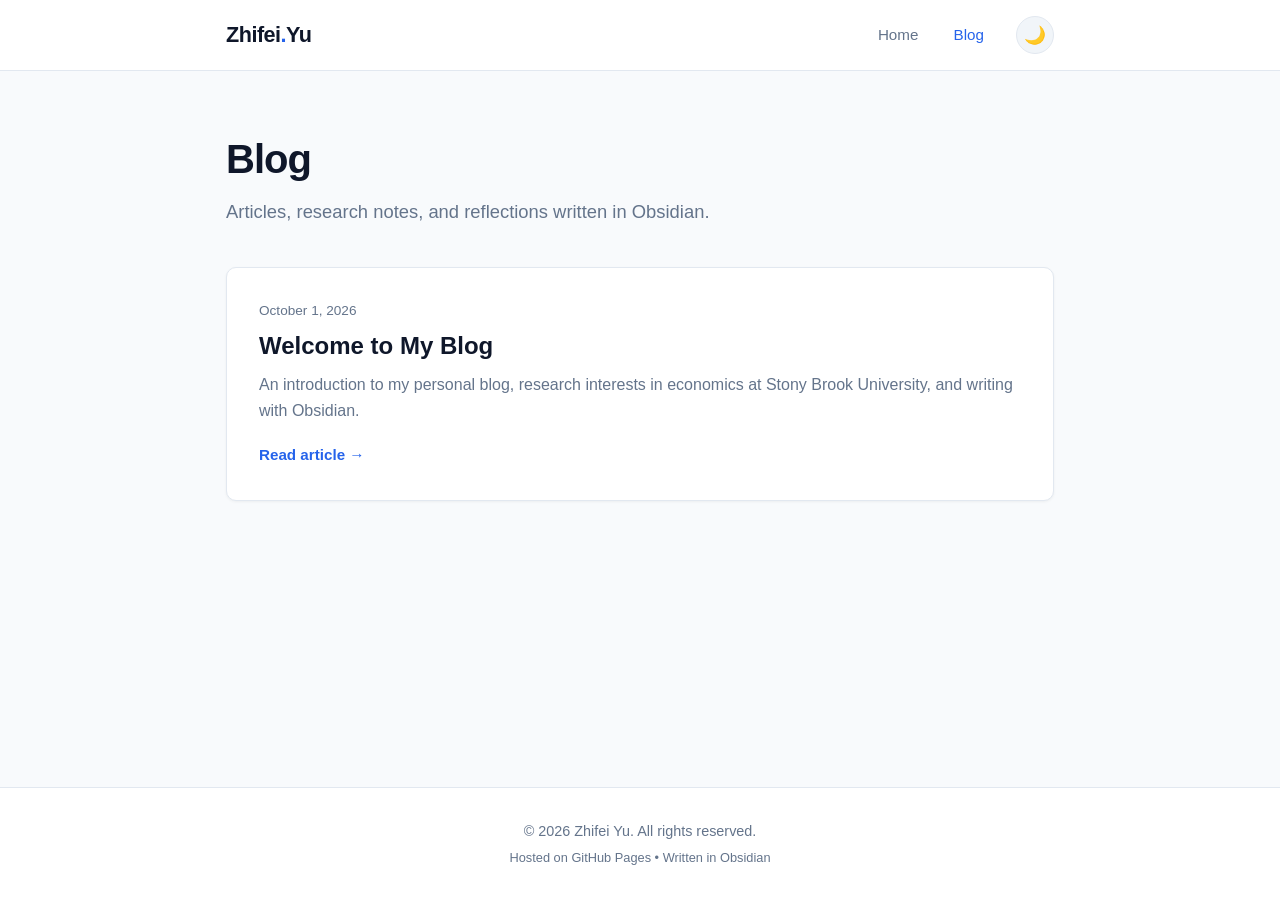
==== blog.html @ 58cf3c8a "Add blog section and connect with Obsidian vault for posts" ====
<!DOCTYPE html>
<html lang="en">
<head>
  <meta charset="UTF-8">
  <meta name="viewport" content="width=device-width, initial-scale=1.0">
  <title>Blog | Zhifei Yu</title>
  <meta name="description" content="Blog and articles by Zhifei Yu.">
  <link rel="stylesheet" href="style.css">
</head>
<body>
  <!-- Header: Top bar with site name, navigation, and theme switch -->
  <header class="site-header">
    <div class="container nav-container">
      <a href="index.html" class="logo">Zhifei<span>.</span>Yu</a>
      <div class="header-actions">
        <nav class="site-nav">
          <a href="index.html" class="nav-link">Home</a>
          <a href="blog.html" class="nav-link active">Blog</a>
        </nav>
        <button class="theme-toggle" id="themeToggle" aria-label="Toggle theme">
          <span class="theme-icon" id="themeIcon">🌙</span>
        </button>
      </div>
    </div>
  </header>

  <!-- Blog Listing -->
  <main class="main-content blog-main">
    <div class="container">
      <header class="page-header">
        <h1 class="page-title">Blog</h1>
        <p class="page-subtitle">Articles, research notes, and reflections written in Obsidian.</p>
      </header>

      <div class="posts-list" id="postsContainer">
        <!-- Rendered dynamically by script below -->
      </div>
    </div>
  </main>

  <!-- Footer -->
  <footer class="site-footer">
    <div class="container footer-container">
      <p>&copy; <span id="currentYear"></span> Zhifei Yu. All rights reserved.</p>
      <p class="footer-subtext">Hosted on GitHub Pages &bull; Written in Obsidian</p>
    </div>
  </footer>

  <script src="posts/posts-data.js"></script>
  <script src="script.js"></script>
  <script>
    // Render posts from posts-data.js
    const container = document.getElementById("postsContainer");
    if (typeof BLOG_POSTS !== "undefined" && BLOG_POSTS.length > 0) {
      container.innerHTML = BLOG_POSTS.map(post => `
        <article class="blog-card">
          <div class="blog-card-meta">
            <time>${post.date}</time>
          </div>
          <h2 class="blog-card-title">
            <a href="post.html?post=${post.slug}">${post.title}</a>
          </h2>
          <p class="blog-card-excerpt">${post.excerpt}</p>
          <a href="post.html?post=${post.slug}" class="read-more-link">Read article &rarr;</a>
        </article>
      `).join("");
    } else {
      container.innerHTML = "<p>No posts published yet.</p>";
    }
  </script>
</body>
</html>
---- style.css ----
/* ==========================================================================
   Zhifei Yu - Personal Website Stylesheet
   ========================================================================== */

/* --------------------------------------------------------------------------
   1. CSS VARIABLES (THEMING)
   -------------------------------------------------------------------------- */
:root {
  --bg-color: #f8fafc;
  --bg-alt: #ffffff;
  --card-bg: #ffffff;
  --text-main: #0f172a;
  --text-muted: #64748b;
  --primary: #2563eb;
  --primary-hover: #1d4ed8;
  --border-color: #e2e8f0;
  --chip-bg: #f1f5f9;
  --code-bg: #f1f5f9;
  --shadow-sm: 0 1px 3px rgba(0, 0, 0, 0.05);
  --shadow-md: 0 4px 6px -1px rgba(0, 0, 0, 0.08), 0 2px 4px -2px rgba(0, 0, 0, 0.05);
  --shadow-lg: 0 10px 15px -3px rgba(0, 0, 0, 0.08), 0 4px 6px -4px rgba(0, 0, 0, 0.04);
  --radius-sm: 6px;
  --radius-md: 10px;
  --radius-lg: 16px;
  --transition: all 0.25s ease;
  --font-family: -apple-system, BlinkMacSystemFont, "Segoe UI", Roboto, "Helvetica Neue", Arial, sans-serif;
  --font-serif: Georgia, Cambria, "Times New Roman", Times, serif;
}

/* Dark mode overrides */
body.dark-theme {
  --bg-color: #0b0f19;
  --bg-alt: #111827;
  --card-bg: #1e293b;
  --text-main: #f1f5f9;
  --text-muted: #94a3b8;
  --primary: #3b82f6;
  --primary-hover: #60a5fa;
  --border-color: #334155;
  --chip-bg: #0f172a;
  --code-bg: #1e293b;
  --shadow-sm: 0 1px 3px rgba(0, 0, 0, 0.4);
  --shadow-md: 0 4px 6px -1px rgba(0, 0, 0, 0.4);
  --shadow-lg: 0 10px 15px -3px rgba(0, 0, 0, 0.5);
}

/* --------------------------------------------------------------------------
   2. BASE STYLES & LAYOUT
   -------------------------------------------------------------------------- */
* {
  margin: 0;
  padding: 0;
  box-sizing: border-box;
}

html {
  scroll-behavior: smooth;
}

body {
  font-family: var(--font-family);
  background-color: var(--bg-color);
  color: var(--text-main);
  line-height: 1.6;
  min-height: 100vh;
  display: flex;
  flex-direction: column;
  transition: background-color 0.3s ease, color 0.3s ease;
}

a {
  color: var(--primary);
  text-decoration: none;
  transition: var(--transition);
}

a:hover {
  color: var(--primary-hover);
}

.container {
  width: 90%;
  max-width: 860px;
  margin: 0 auto;
  padding: 0 1rem;
}

/* --------------------------------------------------------------------------
   3. HEADER & NAVIGATION
   -------------------------------------------------------------------------- */
.site-header {
  background-color: var(--bg-alt);
  border-bottom: 1px solid var(--border-color);
  backdrop-filter: blur(8px);
  position: sticky;
  top: 0;
  z-index: 100;
  transition: var(--transition);
}

.nav-container {
  display: flex;
  justify-content: space-between;
  align-items: center;
  height: 70px;
}

.logo {
  font-size: 1.35rem;
  font-weight: 700;
  color: var(--text-main);
  letter-spacing: -0.5px;
}

.logo span {
  color: var(--primary);
}

.header-actions {
  display: flex;
  align-items: center;
  gap: 1.5rem;
}

.site-nav {
  display: flex;
  align-items: center;
  gap: 1.2rem;
}

.nav-link {
  font-size: 0.95rem;
  font-weight: 500;
  color: var(--text-muted);
  padding: 0.3rem 0.5rem;
  border-radius: var(--radius-sm);
  transition: var(--transition);
}

.nav-link:hover,
.nav-link.active {
  color: var(--primary);
}

.theme-toggle {
  background: var(--chip-bg);
  border: 1px solid var(--border-color);
  color: var(--text-main);
  border-radius: 50%;
  width: 38px;
  height: 38px;
  display: flex;
  align-items: center;
  justify-content: center;
  cursor: pointer;
  font-size: 1.1rem;
  transition: var(--transition);
}

.theme-toggle:hover {
  transform: scale(1.08);
}

/* --------------------------------------------------------------------------
   4. BUTTONS
   -------------------------------------------------------------------------- */
.btn {
  display: inline-block;
  padding: 0.75rem 1.4rem;
  border-radius: var(--radius-sm);
  font-size: 0.95rem;
  font-weight: 600;
  cursor: pointer;
  transition: var(--transition);
  text-align: center;
}

.btn-primary {
  background-color: var(--primary);
  color: #ffffff !important;
  box-shadow: var(--shadow-sm);
}

.btn-primary:hover {
  background-color: var(--primary-hover);
  transform: translateY(-2px);
  box-shadow: var(--shadow-md);
}

.btn-secondary {
  background-color: var(--chip-bg);
  color: var(--text-main);
  border: 1px solid var(--border-color);
}

.btn-secondary:hover {
  background-color: var(--border-color);
}

/* --------------------------------------------------------------------------
   5. PROFILE CARD (HOMEPAGE)
   -------------------------------------------------------------------------- */
.main-content {
  flex: 1;
  display: flex;
  align-items: center;
  justify-content: center;
  padding: 4rem 0;
}

.profile-card {
  background-color: var(--card-bg);
  border: 1px solid var(--border-color);
  border-radius: var(--radius-lg);
  padding: 3.5rem 2.5rem;
  max-width: 680px;
  margin: 0 auto;
  text-align: center;
  box-shadow: var(--shadow-md);
  transition: var(--transition);
}

.profile-card:hover {
  box-shadow: var(--shadow-lg);
}

.hero-title {
  font-size: 3rem;
  font-weight: 800;
  letter-spacing: -1px;
  line-height: 1.2;
  margin-bottom: 1rem;
}

.hero-subtitle {
  font-size: 1.3rem;
  color: var(--text-muted);
  line-height: 1.6;
  margin-bottom: 1.8rem;
  font-weight: 400;
}

.profile-actions {
  margin-bottom: 2rem;
}

.contact-links {
  display: flex;
  flex-direction: row;
  justify-content: center;
  gap: 1rem;
  flex-wrap: wrap;
}

.contact-item {
  display: inline-flex;
  align-items: center;
  gap: 0.6rem;
  padding: 0.75rem 1.2rem;
  background-color: var(--chip-bg);
  border: 1px solid var(--border-color);
  border-radius: var(--radius-md);
  color: var(--text-main);
  font-weight: 500;
  font-size: 0.95rem;
  transition: var(--transition);
}

.contact-item:hover {
  border-color: var(--primary);
  color: var(--primary);
  transform: translateY(-2px);
  box-shadow: var(--shadow-sm);
}

.contact-icon {
  font-size: 1.15rem;
}

/* --------------------------------------------------------------------------
   6. BLOG LISTING PAGE
   -------------------------------------------------------------------------- */
.blog-main {
  align-items: flex-start;
  padding: 3.5rem 0 5rem;
}

.page-header {
  margin-bottom: 2.5rem;
}

.page-title {
  font-size: 2.5rem;
  font-weight: 800;
  letter-spacing: -1px;
  margin-bottom: 0.4rem;
}

.page-subtitle {
  font-size: 1.15rem;
  color: var(--text-muted);
}

.posts-list {
  display: flex;
  flex-direction: column;
  gap: 1.8rem;
}

.blog-card {
  background-color: var(--card-bg);
  border: 1px solid var(--border-color);
  border-radius: var(--radius-md);
  padding: 2rem;
  box-shadow: var(--shadow-sm);
  transition: var(--transition);
}

.blog-card:hover {
  border-color: var(--primary);
  box-shadow: var(--shadow-md);
  transform: translateY(-2px);
}

.blog-card-meta {
  font-size: 0.85rem;
  color: var(--text-muted);
  margin-bottom: 0.5rem;
  font-weight: 500;
}

.blog-card-title {
  font-size: 1.5rem;
  font-weight: 700;
  margin-bottom: 0.7rem;
  line-height: 1.3;
}

.blog-card-title a {
  color: var(--text-main);
}

.blog-card-title a:hover {
  color: var(--primary);
}

.blog-card-excerpt {
  color: var(--text-muted);
  font-size: 1rem;
  line-height: 1.6;
  margin-bottom: 1.2rem;
}

.read-more-link {
  font-weight: 600;
  font-size: 0.95rem;
}

/* --------------------------------------------------------------------------
   7. ARTICLE READER PAGE
   -------------------------------------------------------------------------- */
.article-main {
  align-items: flex-start;
  padding: 2.5rem 0 5rem;
}

.article-container {
  max-width: 740px;
}

.back-nav {
  margin-bottom: 2rem;
}

.back-link {
  font-weight: 500;
  color: var(--text-muted);
  font-size: 0.95rem;
}

.back-link:hover {
  color: var(--primary);
}

.article-body {
  background-color: var(--card-bg);
  border: 1px solid var(--border-color);
  border-radius: var(--radius-lg);
  padding: 3rem;
  box-shadow: var(--shadow-sm);
  line-height: 1.8;
  font-size: 1.1rem;
}

.article-body h1 {
  font-size: 2.4rem;
  font-weight: 800;
  line-height: 1.2;
  margin-bottom: 0.5rem;
  letter-spacing: -0.5px;
}

.article-body h2 {
  font-size: 1.6rem;
  font-weight: 700;
  margin-top: 2rem;
  margin-bottom: 0.8rem;
  border-bottom: 1px solid var(--border-color);
  padding-bottom: 0.4rem;
}

.article-body h3 {
  font-size: 1.3rem;
  font-weight: 600;
  margin-top: 1.5rem;
  margin-bottom: 0.6rem;
}

.article-body p {
  margin-bottom: 1.3rem;
}

.article-body em {
  color: var(--text-muted);
}

.article-body ul,
.article-body ol {
  margin-left: 1.5rem;
  margin-bottom: 1.3rem;
}

.article-body li {
  margin-bottom: 0.4rem;
}

.article-body blockquote {
  border-left: 4px solid var(--primary);
  padding-left: 1rem;
  margin: 1.5rem 0;
  color: var(--text-muted);
  font-style: italic;
}

.article-body code {
  background-color: var(--code-bg);
  padding: 0.2rem 0.4rem;
  border-radius: var(--radius-sm);
  font-size: 0.9em;
  border: 1px solid var(--border-color);
}

.article-body pre {
  background-color: var(--code-bg);
  padding: 1.2rem;
  border-radius: var(--radius-md);
  overflow-x: auto;
  margin: 1.5rem 0;
  border: 1px solid var(--border-color);
}

.article-body pre code {
  background: none;
  border: none;
  padding: 0;
}

.article-footer-nav {
  margin-top: 2.5rem;
  text-align: center;
}

.loading-spinner {
  text-align: center;
  color: var(--text-muted);
  padding: 3rem 0;
}

/* --------------------------------------------------------------------------
   8. FOOTER
   -------------------------------------------------------------------------- */
.site-footer {
  background-color: var(--bg-alt);
  border-top: 1px solid var(--border-color);
  padding: 2rem 0;
  text-align: center;
  color: var(--text-muted);
  font-size: 0.9rem;
}

.footer-subtext {
  font-size: 0.8rem;
  margin-top: 0.3rem;
}

/* --------------------------------------------------------------------------
   9. RESPONSIVE DESIGN (MOBILE)
   -------------------------------------------------------------------------- */
@media (max-width: 640px) {
  .profile-card {
    padding: 2.5rem 1.5rem;
  }

  .hero-title {
    font-size: 2.2rem;
  }

  .hero-subtitle {
    font-size: 1.1rem;
  }

  .contact-links {
    flex-direction: column;
  }

  .contact-item {
    justify-content: center;
  }

  .article-body {
    padding: 1.8rem 1.2rem;
    font-size: 1rem;
  }

  .article-body h1 {
    font-size: 1.9rem;
  }
}
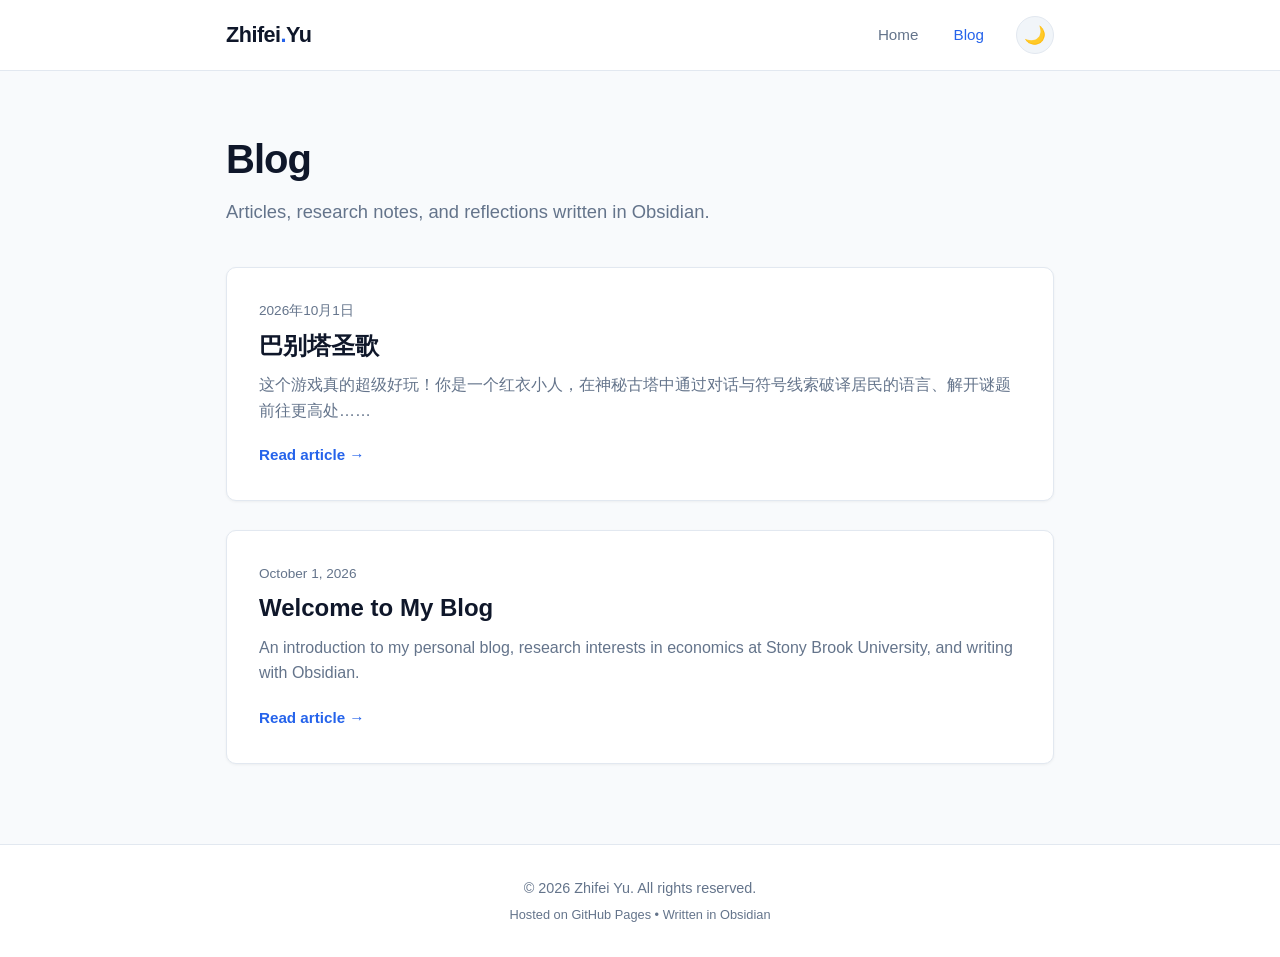
==== commit c1a3586e: "Fix posts-data.js syntax, format Chinese article, and support non-ASCII URLs" ====
--- a/blog.html
+++ b/blog.html
@@ -58,10 +58,10 @@
             <time>${post.date}</time>
           </div>
           <h2 class="blog-card-title">
-            <a href="post.html?post=${post.slug}">${post.title}</a>
+            <a href="post.html?post=${encodeURIComponent(post.slug)}">${post.title}</a>
           </h2>
           <p class="blog-card-excerpt">${post.excerpt}</p>
-          <a href="post.html?post=${post.slug}" class="read-more-link">Read article &rarr;</a>
+          <a href="post.html?post=${encodeURIComponent(post.slug)}" class="read-more-link">Read article &rarr;</a>
         </article>
       `).join("");
     } else {
--- a/style.css
+++ b/style.css
@@ -23,7 +23,7 @@
   --radius-md: 10px;
   --radius-lg: 16px;
   --transition: all 0.25s ease;
-  --font-family: -apple-system, BlinkMacSystemFont, "Segoe UI", Roboto, "Helvetica Neue", Arial, sans-serif;
+  --font-family: -apple-system, BlinkMacSystemFont, "Segoe UI", Roboto, "PingFang SC", "Hiragino Sans GB", "Microsoft YaHei", "WenQuanYi Micro Hei", "Helvetica Neue", Arial, sans-serif;
   --font-serif: Georgia, Cambria, "Times New Roman", Times, serif;
 }
 
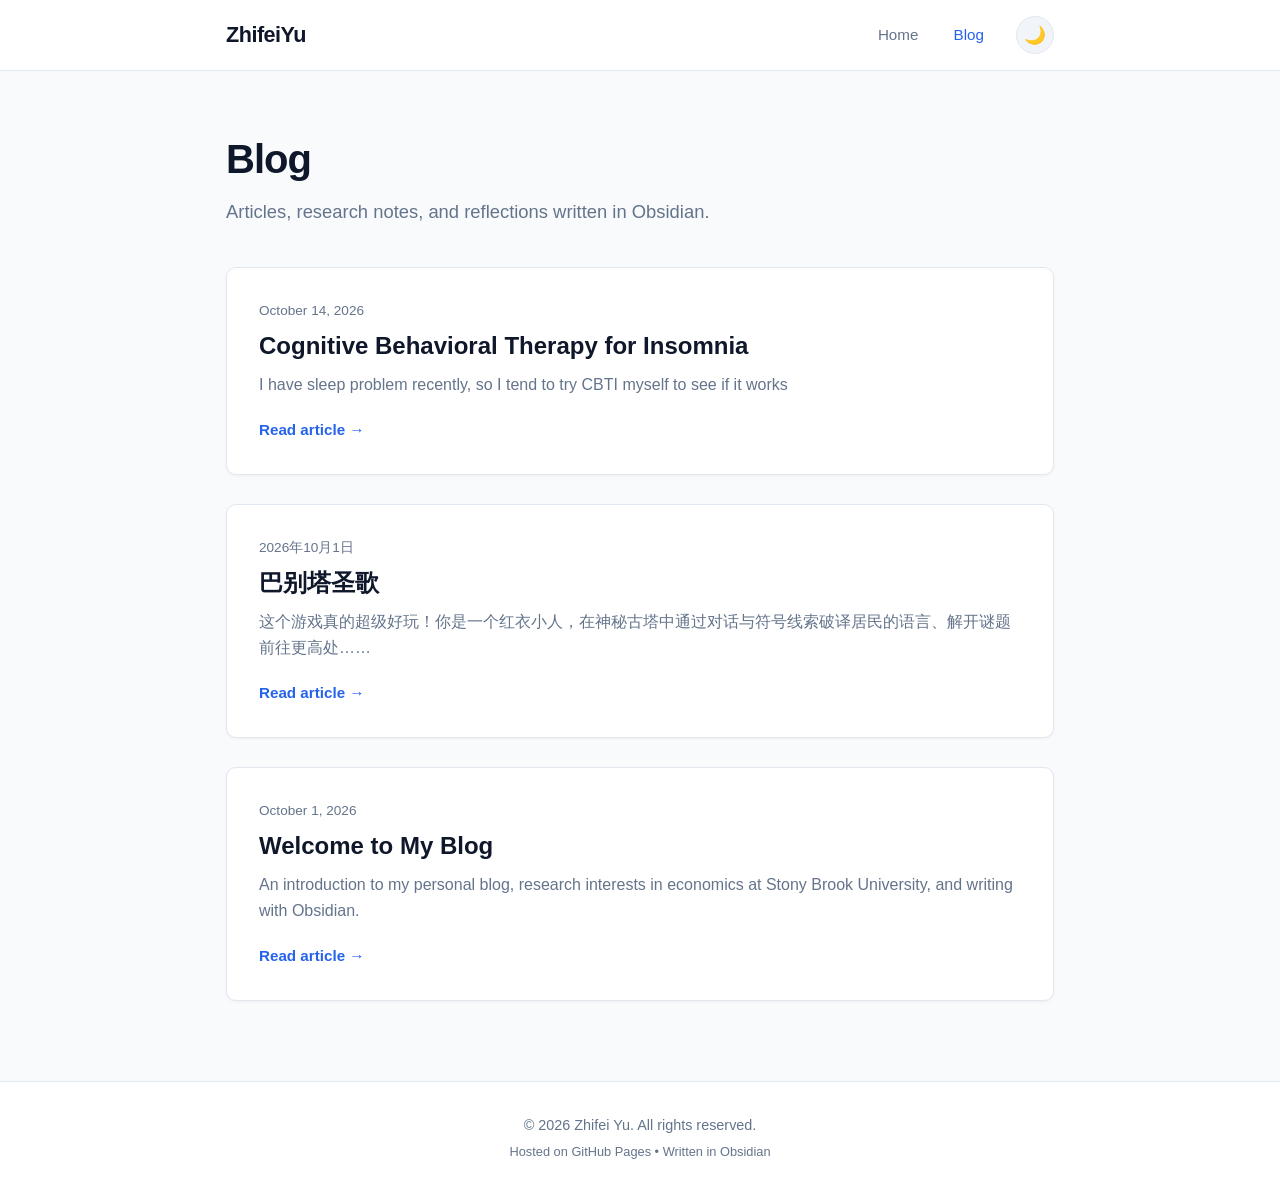
==== commit 37ede174: "little fix" ====
--- a/blog.html
+++ b/blog.html
@@ -11,7 +11,7 @@
   <!-- Header: Top bar with site name, navigation, and theme switch -->
   <header class="site-header">
     <div class="container nav-container">
-      <a href="index.html" class="logo">Zhifei<span>.</span>Yu</a>
+      <a href="index.html" class="logo">Zhifei</span>Yu</a>
       <div class="header-actions">
         <nav class="site-nav">
           <a href="index.html" class="nav-link">Home</a>
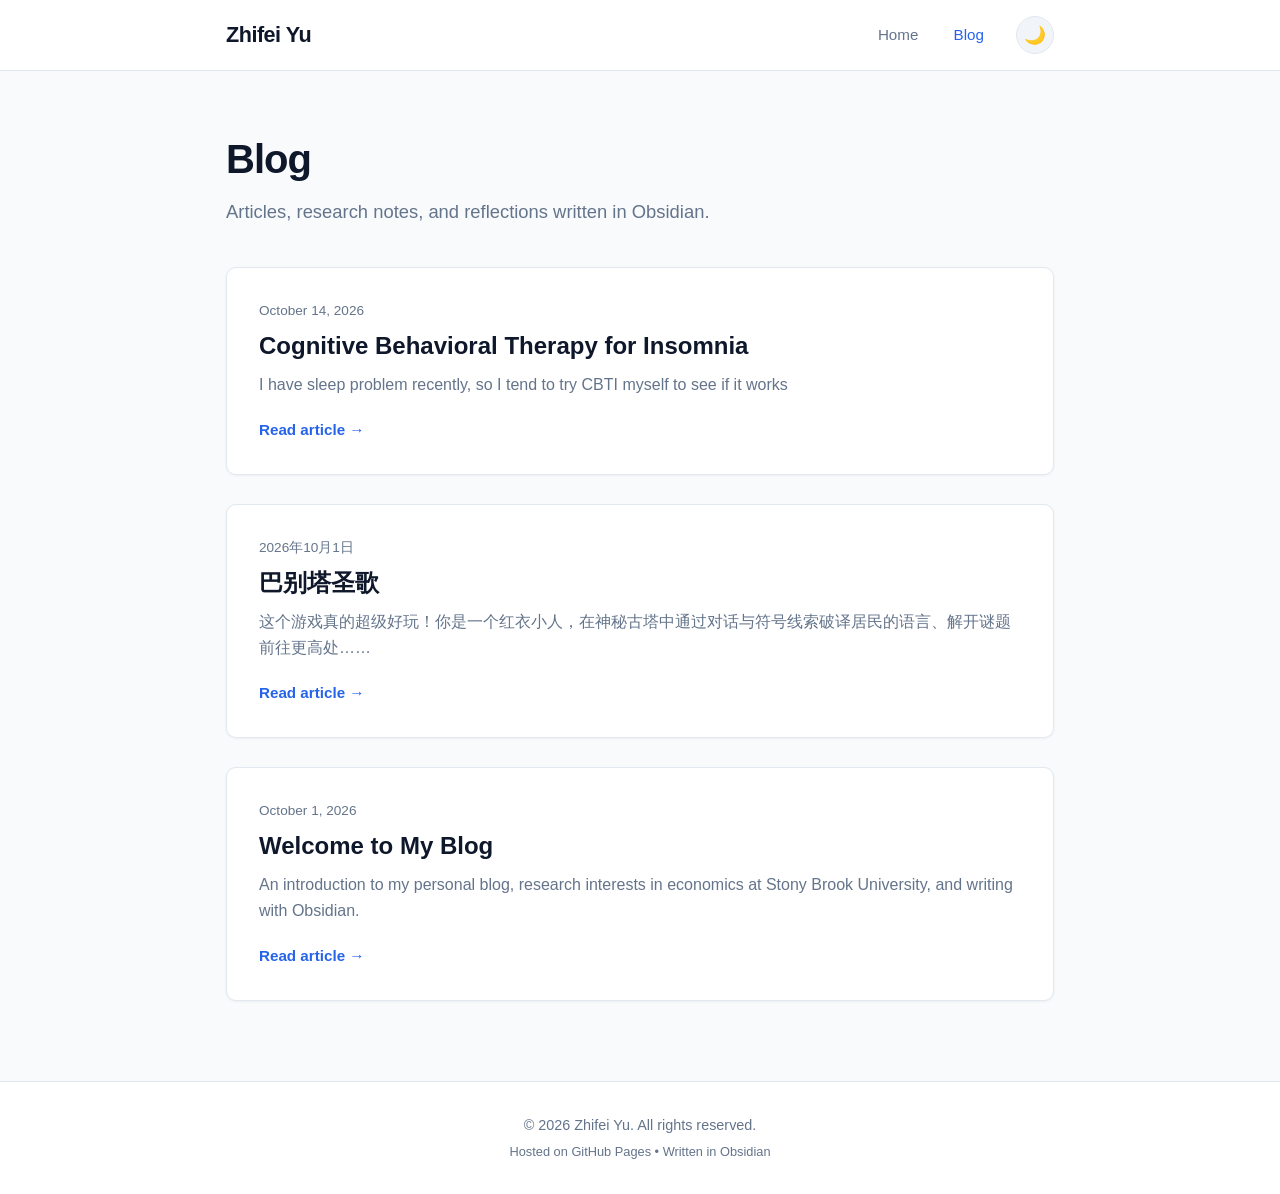
==== commit ea5f59be: "Update blog.html" ====
--- a/blog.html
+++ b/blog.html
@@ -11,7 +11,7 @@
   <!-- Header: Top bar with site name, navigation, and theme switch -->
   <header class="site-header">
     <div class="container nav-container">
-      <a href="index.html" class="logo">Zhifei</span>Yu</a>
+      <a href="index.html" class="logo">Zhifei</span> </span>Yu</a>
       <div class="header-actions">
         <nav class="site-nav">
           <a href="index.html" class="nav-link">Home</a>
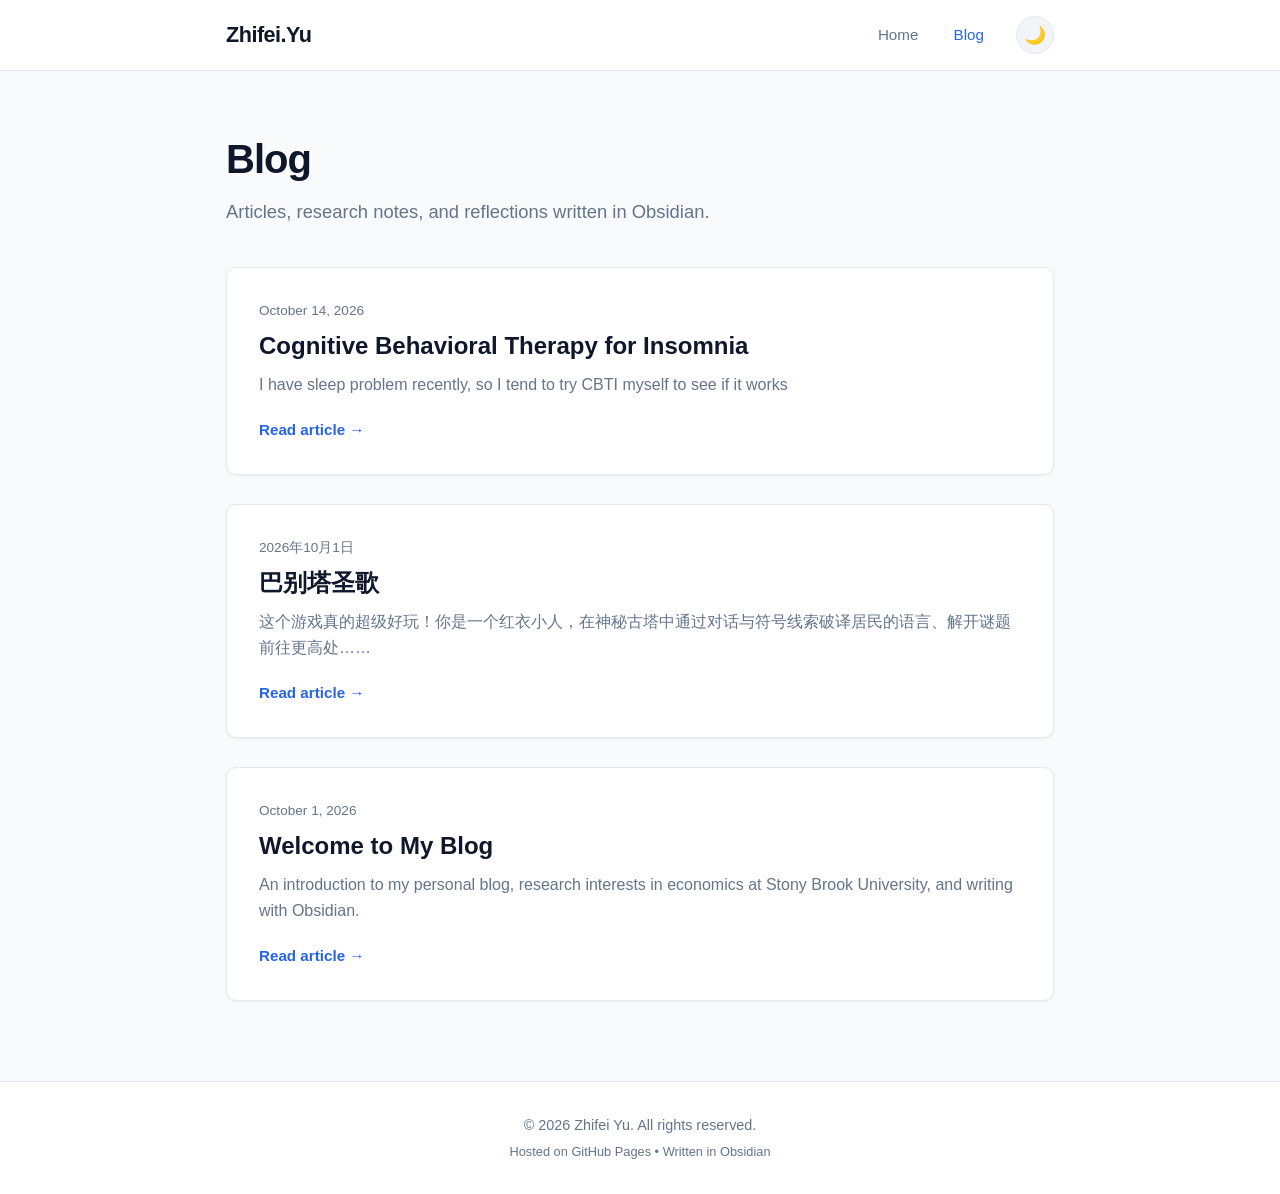
==== commit 23f67eaf: "1" ====
--- a/blog.html
+++ b/blog.html
@@ -11,7 +11,7 @@
   <!-- Header: Top bar with site name, navigation, and theme switch -->
   <header class="site-header">
     <div class="container nav-container">
-      <a href="index.html" class="logo">Zhifei</span> </span>Yu</a>
+      <a href="index.html" class="logo">Zhifei</span>.</span>Yu</a>
       <div class="header-actions">
         <nav class="site-nav">
           <a href="index.html" class="nav-link">Home</a>
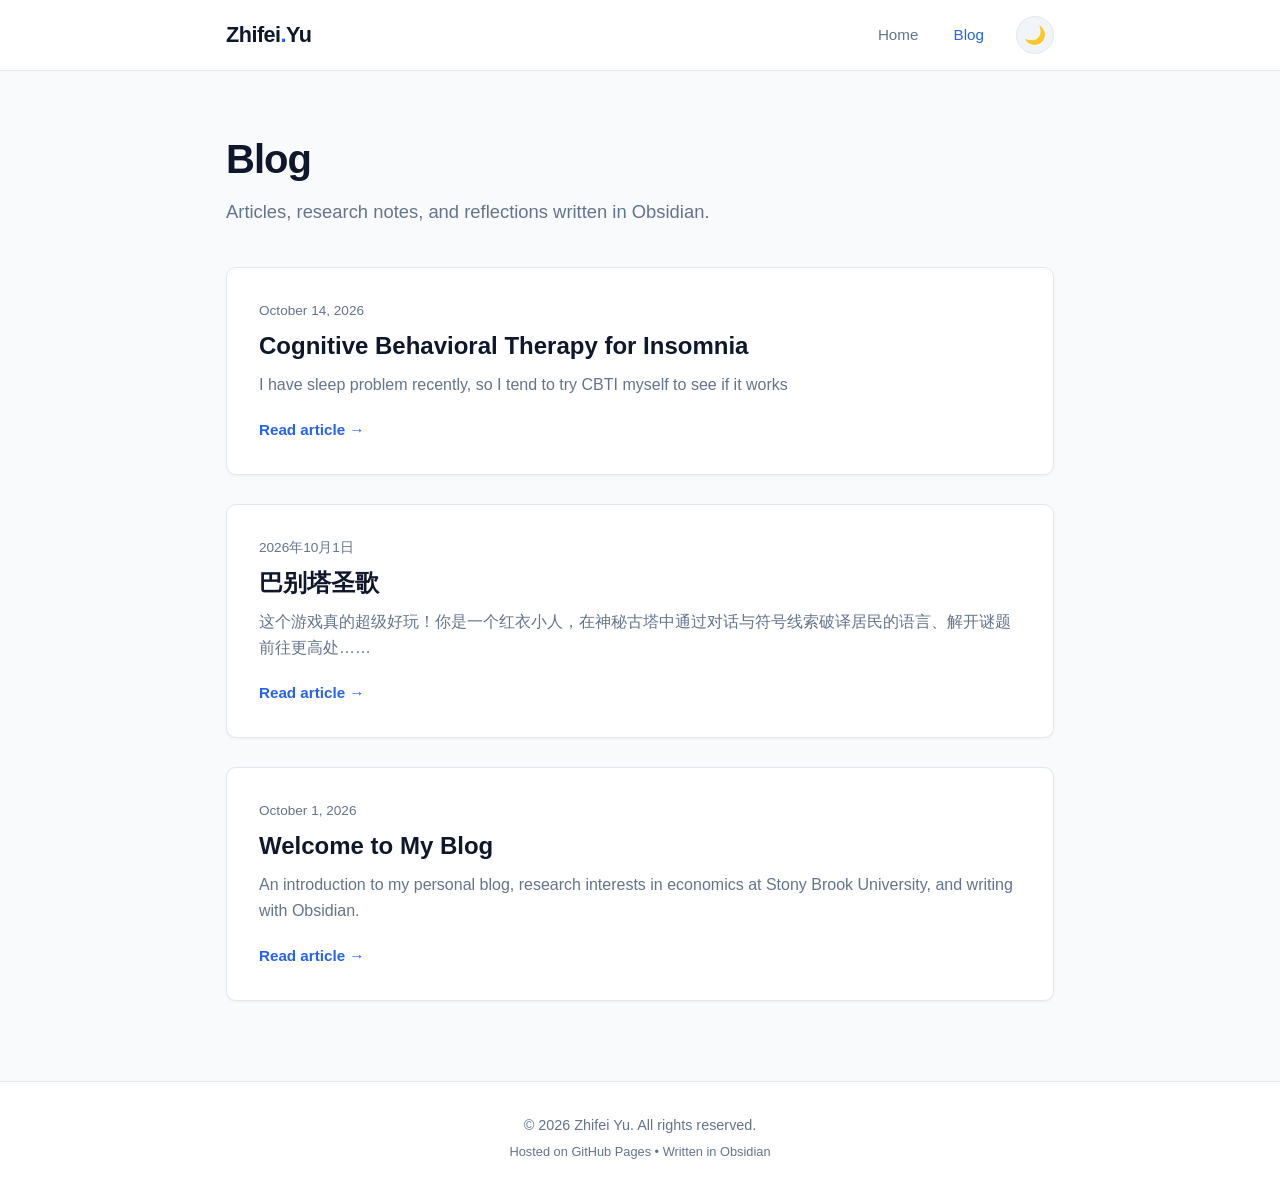
==== commit e9d202cb: "2" ====
--- a/blog.html
+++ b/blog.html
@@ -11,7 +11,7 @@
   <!-- Header: Top bar with site name, navigation, and theme switch -->
   <header class="site-header">
     <div class="container nav-container">
-      <a href="index.html" class="logo">Zhifei</span>.</span>Yu</a>
+      <a href="index.html" class="logo">Zhifei<span>.</span>Yu</a>
       <div class="header-actions">
         <nav class="site-nav">
           <a href="index.html" class="nav-link">Home</a>
